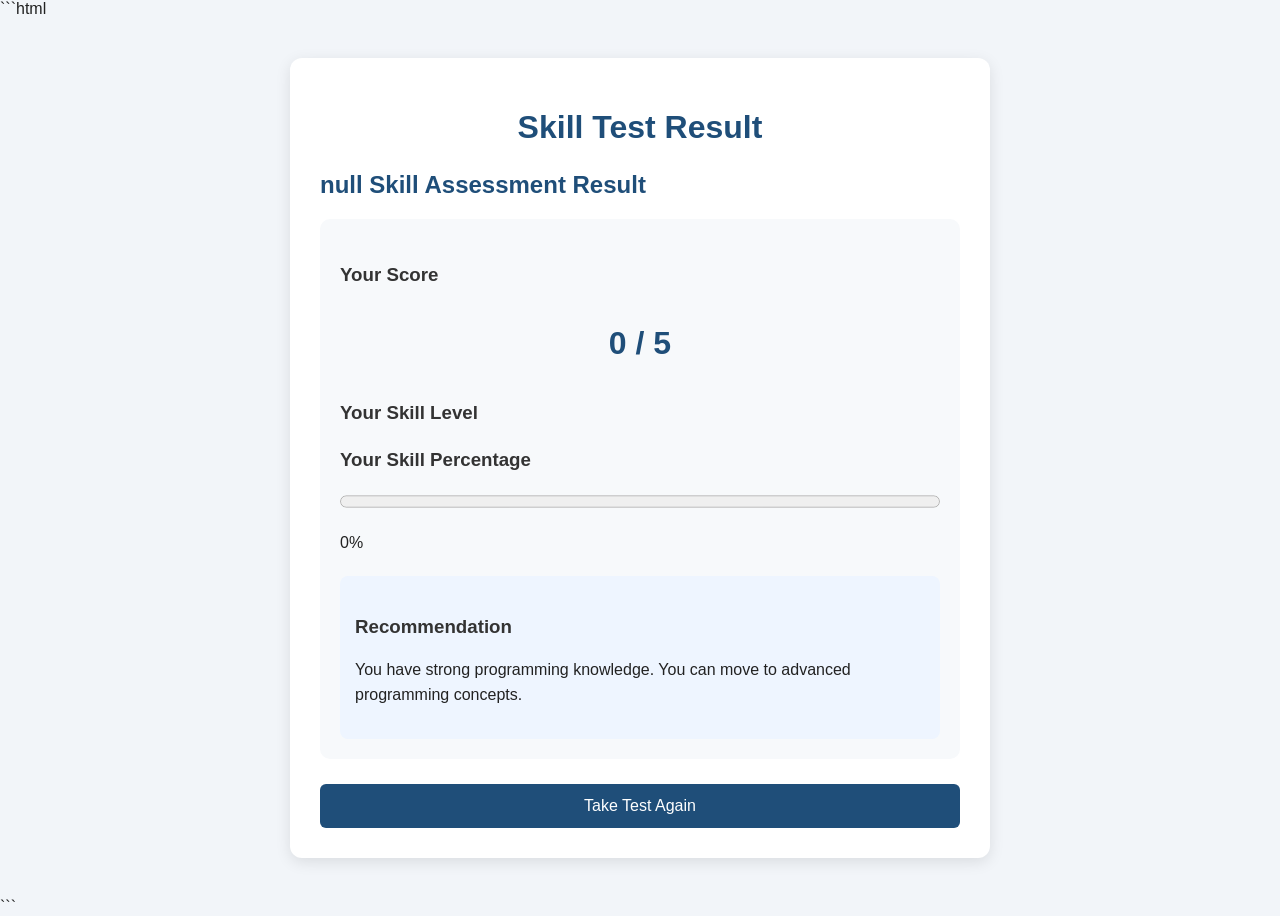
==== result.html @ f8fab147 "Add files via upload" ====
```html
<!DOCTYPE html>
<html lang="en">

<head>

    <meta charset="UTF-8">

    <meta name="viewport" content="width=device-width, initial-scale=1.0">

    <title>Skill Test Result</title>

    <link rel="stylesheet" href="style.css">

</head>

<body>

    <div class="container">

        <h1>Skill Test Result</h1>

        <h2 id="resultCourse">
            Programming Skill Result
        </h2>


        <div class="result-box">

            <h3>Your Score</h3>

            <p id="skillScore" class="score">
                0 / 5
            </p>


            <h3>Your Skill Level</h3>

            <p id="skillLevel" class="level">
                -
            </p>


            <div class="progress-container">

                <h3>Your Skill Percentage</h3>

                <progress
                    id="skillProgress"
                    value="0"
                    max="100">
                </progress>

                <p id="skillPercentage">
                    0%
                </p>

            </div>


            <div class="recommendation">

                <h3>Recommendation</h3>

                <p id="recommendation">
                    Your recommendation will appear here.
                </p>

            </div>

        </div>


        <button onclick="startTestAgain()">
            Take Test Again
        </button>

    </div>


    <script src="script.js"></script>

</body>

</html>
```
---- style.css ----
* {
    box-sizing: border-box;
}

body {
    margin: 0;
    padding: 0;
    font-family: Arial, sans-serif;
    background: #f2f5f9;
    color: #222;
}

.container {
    width: 90%;
    max-width: 700px;
    margin: 40px auto;
    padding: 30px;
    background: white;
    border-radius: 12px;
    box-shadow: 0 4px 15px rgba(0, 0, 0, 0.1);
}

h1 {
    text-align: center;
    color: #1f4e79;
}

h2 {
    color: #1f4e79;
    margin-top: 25px;
}

h3 {
    color: #333;
    margin-top: 25px;
}

p {
    line-height: 1.6;
}

label {
    display: block;
    margin-top: 12px;
    font-weight: bold;
}

input[type="text"] {
    width: 100%;
    padding: 12px;
    margin-top: 5px;
    border: 1px solid #ccc;
    border-radius: 6px;
    font-size: 16px;
}

select {
    width: 100%;
    padding: 12px;
    margin-top: 5px;
    border: 1px solid #ccc;
    border-radius: 6px;
    font-size: 16px;
}

input[type="radio"] {
    width: auto;
    margin-right: 8px;
}

#skillTestForm label {
    font-weight: normal;
    padding: 10px;
    background: #f7f9fb;
    border-radius: 6px;
}

button {
    width: 100%;
    padding: 13px;
    margin-top: 25px;
    border: none;
    border-radius: 6px;
    background: #1f4e79;
    color: white;
    font-size: 16px;
    cursor: pointer;
}

button:hover {
    background: #163a5c;
}

.result-box {
    margin-top: 20px;
    padding: 20px;
    background: #f7f9fb;
    border-radius: 10px;
}

.score {
    font-size: 32px;
    font-weight: bold;
    text-align: center;
    color: #1f4e79;
}

.level {
    font-size: 24px;
    font-weight: bold;
    text-align: center;
}

.progress-container {
    margin-top: 20px;
}

progress {
    width: 100%;
    height: 25px;
}

.recommendation {
    margin-top: 20px;
    padding: 15px;
    background: #eef5ff;
    border-radius: 8px;
}
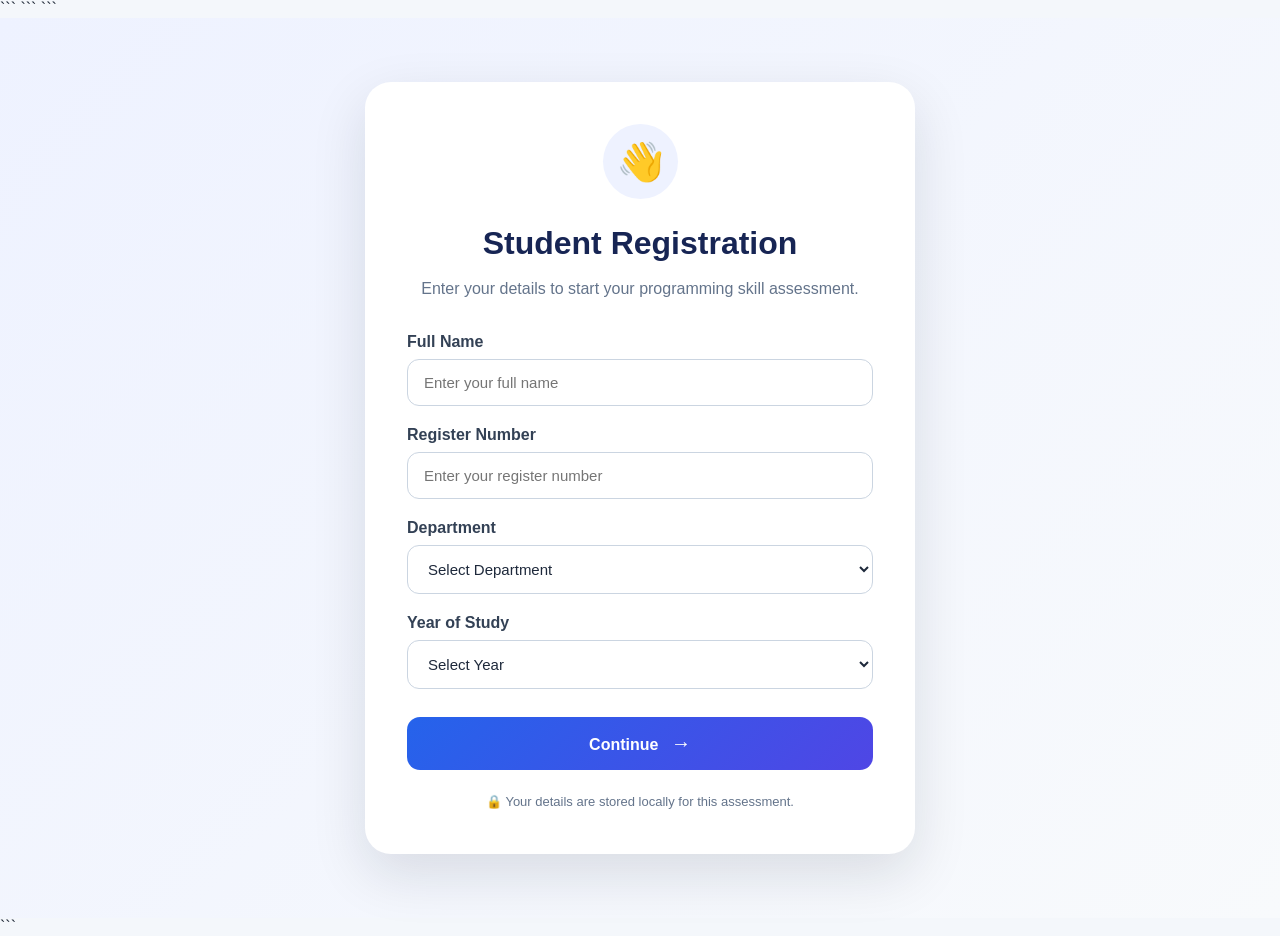
==== commit e19356f3: "Add files via upload" ====
--- a/result.html
+++ b/result.html
@@ -1,69 +1,210 @@
-```html
 <!DOCTYPE html>
+
 <html lang="en">
 
 <head>
 
-    <meta charset="UTF-8">
-
-    <meta name="viewport" content="width=device-width, initial-scale=1.0">
-
-    <title>Skill Test Result</title>
-
-    <link rel="stylesheet" href="style.css">
+```
+<meta charset="UTF-8">
+
+<meta name="viewport" content="width=device-width, initial-scale=1.0">
+
+<title>Assessment Result</title>
+
+<link rel="stylesheet" href="style.css">
+```
 
 </head>
 
 <body>
 
-    <div class="container">
-
-        <h1>Skill Test Result</h1>
-
-        <h2 id="resultCourse">
-            Programming Skill Result
-        </h2>
-
+```
+<div class="result-page">
+
+    <div class="result-container">
+
+
+        <!-- RESULT HEADER -->
+
+        <div class="result-header">
+
+            <div class="result-icon">
+                🎉
+            </div>
+
+            <h1>
+                Assessment Completed!
+            </h1>
+
+            <p>
+                Here is your programming skill assessment result.
+            </p>
+
+        </div>
+
+
+        <!-- STUDENT DETAILS -->
+
+        <div class="student-result">
+
+
+            <div class="student-result-item">
+
+                <span class="result-label">
+                    Student Name
+                </span>
+
+                <strong id="resultStudentName">
+                    Student Name
+                </strong>
+
+            </div>
+
+
+            <div class="student-result-item">
+
+                <span class="result-label">
+                    Register Number
+                </span>
+
+                <strong id="resultRegisterNo">
+                    Register Number
+                </strong>
+
+            </div>
+
+
+            <div class="student-result-item">
+
+                <span class="result-label">
+                    Department
+                </span>
+
+                <strong id="resultDepartment">
+                    Department
+                </strong>
+
+            </div>
+
+
+            <div class="student-result-item">
+
+                <span class="result-label">
+                    Programming Language
+                </span>
+
+                <strong id="resultLanguage">
+                    Programming
+                </strong>
+
+            </div>
+
+
+        </div>
+
+
+        <!-- SCORE -->
 
         <div class="result-box">
 
-            <h3>Your Score</h3>
-
-            <p id="skillScore" class="score">
-                0 / 5
-            </p>
-
-
-            <h3>Your Skill Level</h3>
-
-            <p id="skillLevel" class="level">
-                -
-            </p>
-
-
-            <div class="progress-container">
-
-                <h3>Your Skill Percentage</h3>
-
-                <progress
-                    id="skillProgress"
-                    value="0"
-                    max="100">
-                </progress>
-
-                <p id="skillPercentage">
+
+            <div class="result-score-section">
+
+                <p>
+                    Your Score
+                </p>
+
+                <div
+                    class="score"
+                    id="score"
+                >
+                    0 / 10
+                </div>
+
+            </div>
+
+
+            <div class="result-score-section">
+
+                <p>
+                    Percentage
+                </p>
+
+                <div
+                    class="percentage"
+                    id="percentage"
+                >
                     0%
+                </div>
+
+            </div>
+
+
+            <div class="result-score-section">
+
+                <p>
+                    Skill Level
                 </p>
 
-            </div>
-
-
-            <div class="recommendation">
-
-                <h3>Recommendation</h3>
+                <div
+                    class="level"
+                    id="level"
+                >
+                    Beginner
+                </div>
+
+            </div>
+
+
+        </div>
+
+
+        <!-- PROGRESS -->
+
+        <div class="progress-wrapper">
+
+            <div class="progress-title">
+
+                <span>
+                    Skill Assessment Progress
+                </span>
+
+                <span id="progressPercentage">
+                    0%
+                </span>
+
+            </div>
+
+
+            <div class="progress">
+
+                <div
+                    id="progressBar"
+                    class="progress-bar"
+                ></div>
+
+            </div>
+
+        </div>
+
+
+        <!-- RECOMMENDATION -->
+
+        <div class="recommendation">
+
+            <div class="recommendation-icon">
+                💡
+            </div>
+
+
+            <div>
+
+                <h3>
+                    Recommendation
+                </h3>
 
                 <p id="recommendation">
-                    Your recommendation will appear here.
+                    Keep learning and practicing your programming skills.
                 </p>
 
             </div>
@@ -71,16 +212,257 @@
         </div>
 
 
-        <button onclick="startTestAgain()">
-            Take Test Again
-        </button>
+        <!-- ACTION BUTTONS -->
+
+        <div class="result-actions">
+
+
+            <button
+                type="button"
+                class="result-button same-test"
+                id="sameTestButton"
+            >
+
+                🔄 Take Same Test
+
+            </button>
+
+
+            <button
+                type="button"
+                class="result-button another-test"
+                id="anotherTestButton"
+            >
+
+                💻 Choose Another Language
+
+            </button>
+
+
+        </div>
+
+
+        <p class="result-footer">
+
+            Keep practicing. Every question is a step
+            towards becoming a better programmer! 🚀
+
+        </p>
+
 
     </div>
 
-
-    <script src="script.js"></script>
+</div>
+
+
+<script>
+
+    document.addEventListener(
+        "DOMContentLoaded",
+        function () {
+
+
+            /* ==========================================
+               GET SAVED DATA
+            ========================================== */
+
+            const savedDetails =
+                localStorage.getItem(
+                    "studentDetails"
+                );
+
+
+            const savedResult =
+                localStorage.getItem(
+                    "resultData"
+                );
+
+
+            const selectedLanguage =
+                localStorage.getItem(
+                    "selectedLanguage"
+                );
+
+
+            /* ==========================================
+               CHECK DATA
+            ========================================== */
+
+            if (!savedDetails) {
+
+                window.location.href =
+                    "register.html";
+
+                return;
+
+            }
+
+
+            if (!savedResult) {
+
+                window.location.href =
+                    "language.html";
+
+                return;
+
+            }
+
+
+            const studentDetails =
+                JSON.parse(savedDetails);
+
+
+            const result =
+                JSON.parse(savedResult);
+
+
+            /* ==========================================
+               STUDENT DETAILS
+            ========================================== */
+
+            document.getElementById(
+                "resultStudentName"
+            ).textContent =
+                studentDetails.name;
+
+
+            document.getElementById(
+                "resultRegisterNo"
+            ).textContent =
+                studentDetails.registerNo;
+
+
+            document.getElementById(
+                "resultDepartment"
+            ).textContent =
+                studentDetails.department;
+
+
+            document.getElementById(
+                "resultLanguage"
+            ).textContent =
+                result.language ||
+                selectedLanguage ||
+                "Programming";
+
+
+            /* ==========================================
+               SCORE
+            ========================================== */
+
+            document.getElementById(
+                "score"
+            ).textContent =
+                result.score +
+                " / " +
+                result.total;
+
+
+            /* ==========================================
+               PERCENTAGE
+            ========================================== */
+
+            document.getElementById(
+                "percentage"
+            ).textContent =
+                result.percentage +
+                "%";
+
+
+            document.getElementById(
+                "progressPercentage"
+            ).textContent =
+                result.percentage +
+                "%";
+
+
+            /* ==========================================
+               LEVEL
+            ========================================== */
+
+            document.getElementById(
+                "level"
+            ).textContent =
+                result.level;
+
+
+            /* ==========================================
+               RECOMMENDATION
+            ========================================== */
+
+            document.getElementById(
+                "recommendation"
+            ).textContent =
+                result.recommendation;
+
+
+            /* ==========================================
+               PROGRESS BAR
+            ========================================== */
+
+            document.getElementById(
+                "progressBar"
+            ).style.width =
+                result.percentage + "%";
+
+
+            /* ==========================================
+               SAME TEST
+            ========================================== */
+
+            document.getElementById(
+                "sameTestButton"
+            ).addEventListener(
+                "click",
+                function () {
+
+
+                    localStorage.removeItem(
+                        "resultData"
+                    );
+
+
+                    window.location.href =
+                        "skill-test.html";
+
+                }
+            );
+
+
+            /* ==========================================
+               ANOTHER LANGUAGE
+            ========================================== */
+
+            document.getElementById(
+                "anotherTestButton"
+            ).addEventListener(
+                "click",
+                function () {
+
+
+                    localStorage.removeItem(
+                        "resultData"
+                    );
+
+
+                    localStorage.removeItem(
+                        "selectedLanguage"
+                    );
+
+
+                    window.location.href =
+                        "language.html";
+
+                }
+            );
+
+
+        }
+    );
+
+</script>
+```
 
 </body>
 
 </html>
-```
--- a/style.css
+++ b/style.css
@@ -1,129 +1,970 @@
-
 * {
-    box-sizing: border-box;
+  box-sizing: border-box;
+  margin: 0;
+  padding: 0;
+  }
+
+html {
+scroll-behavior: smooth;
 }
 
 body {
-    margin: 0;
-    padding: 0;
-    font-family: Arial, sans-serif;
-    background: #f2f5f9;
-    color: #222;
-}
-
-.container {
-    width: 90%;
-    max-width: 700px;
-    margin: 40px auto;
-    padding: 30px;
-    background: white;
-    border-radius: 12px;
-    box-shadow: 0 4px 15px rgba(0, 0, 0, 0.1);
-}
-
-h1 {
-    text-align: center;
-    color: #1f4e79;
-}
-
-h2 {
-    color: #1f4e79;
-    margin-top: 25px;
-}
-
-h3 {
-    color: #333;
-    margin-top: 25px;
-}
-
+font-family: Arial, Helvetica, sans-serif;
+color: #1f2937;
+background: #f4f7fb;
+}
+
+/* =====================================================
+COMMON
+===================================================== */
+
+button,
+input,
+select {
+font-family: inherit;
+}
+
+button {
+cursor: pointer;
+}
+
+h1,
+h2,
+h3,
 p {
-    line-height: 1.6;
-}
-
-label {
-    display: block;
-    margin-top: 12px;
-    font-weight: bold;
-}
-
-input[type="text"] {
-    width: 100%;
-    padding: 12px;
-    margin-top: 5px;
-    border: 1px solid #ccc;
-    border-radius: 6px;
-    font-size: 16px;
-}
-
-select {
-    width: 100%;
-    padding: 12px;
-    margin-top: 5px;
-    border: 1px solid #ccc;
-    border-radius: 6px;
-    font-size: 16px;
-}
-
-input[type="radio"] {
-    width: auto;
-    margin-right: 8px;
-}
-
-#skillTestForm label {
-    font-weight: normal;
-    padding: 10px;
-    background: #f7f9fb;
-    border-radius: 6px;
-}
-
-button {
-    width: 100%;
-    padding: 13px;
-    margin-top: 25px;
-    border: none;
-    border-radius: 6px;
-    background: #1f4e79;
-    color: white;
-    font-size: 16px;
-    cursor: pointer;
-}
-
-button:hover {
-    background: #163a5c;
-}
+line-height: 1.5;
+}
+
+/* =====================================================
+WELCOME PAGE
+===================================================== */
+
+.welcome-page {
+min-height: 100vh;
+display: flex;
+align-items: center;
+justify-content: center;
+padding: 40px 20px;
+background: linear-gradient(
+135deg,
+#eef2ff,
+#f8fbff,
+#e0f2fe
+);
+}
+
+.welcome-card {
+width: 100%;
+max-width: 1050px;
+padding: 55px 45px;
+background: rgba(255, 255, 255, 0.96);
+border-radius: 28px;
+text-align: center;
+box-shadow: 0 20px 60px rgba(30, 64, 175, 0.15);
+}
+
+.welcome-icon {
+width: 90px;
+height: 90px;
+margin: 0 auto 22px;
+display: flex;
+align-items: center;
+justify-content: center;
+background: #eef2ff;
+border-radius: 50%;
+font-size: 46px;
+}
+
+.welcome-card h1 {
+font-size: 42px;
+color: #172554;
+margin-bottom: 15px;
+}
+
+.welcome-subtitle {
+max-width: 650px;
+margin: 0 auto 40px;
+color: #64748b;
+font-size: 17px;
+}
+
+/* FEATURES */
+
+.features {
+display: grid;
+grid-template-columns: repeat(3, 1fr);
+gap: 22px;
+margin-bottom: 38px;
+}
+
+.feature-card {
+padding: 28px 22px;
+border: 1px solid #e2e8f0;
+border-radius: 20px;
+background: #ffffff;
+transition: 0.3s ease;
+}
+
+.feature-card:hover {
+transform: translateY(-6px);
+box-shadow: 0 15px 35px rgba(15, 23, 42, 0.10);
+}
+
+.feature-icon {
+font-size: 35px;
+margin-bottom: 14px;
+}
+
+.feature-card h3 {
+color: #1e3a8a;
+margin-bottom: 8px;
+}
+
+.feature-card p {
+color: #64748b;
+font-size: 14px;
+}
+
+/* START BUTTON */
+
+.start-button {
+display: inline-flex;
+align-items: center;
+justify-content: center;
+gap: 12px;
+padding: 16px 32px;
+border-radius: 14px;
+background: linear-gradient(
+135deg,
+#2563eb,
+#4f46e5
+);
+color: white;
+font-size: 17px;
+font-weight: bold;
+text-decoration: none;
+border: none;
+box-shadow: 0 10px 25px rgba(37, 99, 235, 0.25);
+transition: 0.3s ease;
+}
+
+.start-button:hover {
+transform: translateY(-3px);
+box-shadow: 0 15px 30px rgba(37, 99, 235, 0.35);
+}
+
+.start-button span {
+font-size: 22px;
+}
+
+.welcome-note {
+margin-top: 22px;
+color: #64748b;
+font-size: 14px;
+}
+
+/* =====================================================
+REGISTRATION PAGE
+===================================================== */
+
+.registration-page {
+min-height: 100vh;
+display: flex;
+justify-content: center;
+align-items: center;
+padding: 40px 20px;
+background: linear-gradient(
+135deg,
+#eef2ff,
+#f8fafc
+);
+}
+
+.registration-card {
+width: 100%;
+max-width: 550px;
+padding: 42px;
+background: white;
+border-radius: 26px;
+box-shadow: 0 20px 55px rgba(15, 23, 42, 0.12);
+}
+
+.registration-icon {
+width: 75px;
+height: 75px;
+display: flex;
+align-items: center;
+justify-content: center;
+margin: 0 auto 20px;
+background: #eef2ff;
+border-radius: 50%;
+font-size: 38px;
+}
+
+.registration-card h1 {
+text-align: center;
+color: #172554;
+margin-bottom: 10px;
+font-size: 32px;
+}
+
+.registration-subtitle {
+text-align: center;
+color: #64748b;
+margin-bottom: 32px;
+}
+
+/* INPUT */
+
+.input-group {
+margin-bottom: 20px;
+}
+
+.input-group label {
+display: block;
+margin-bottom: 8px;
+color: #334155;
+font-weight: 600;
+}
+
+.input-group input,
+.input-group select {
+width: 100%;
+padding: 14px 16px;
+border: 1px solid #cbd5e1;
+border-radius: 12px;
+background: #ffffff;
+color: #1e293b;
+font-size: 15px;
+outline: none;
+transition: 0.25s ease;
+}
+
+.input-group input:focus,
+.input-group select:focus {
+border-color: #4f46e5;
+box-shadow: 0 0 0 4px rgba(79, 70, 229, 0.10);
+}
+
+/* CONTINUE */
+
+.continue-button {
+width: 100%;
+margin-top: 8px;
+padding: 15px;
+border: none;
+border-radius: 13px;
+background: linear-gradient(
+135deg,
+#2563eb,
+#4f46e5
+);
+color: white;
+font-size: 16px;
+font-weight: bold;
+transition: 0.3s ease;
+}
+
+.continue-button:hover {
+transform: translateY(-2px);
+box-shadow: 0 12px 25px rgba(37, 99, 235, 0.25);
+}
+
+.continue-button span {
+margin-left: 8px;
+font-size: 20px;
+}
+
+.registration-note {
+margin-top: 22px;
+text-align: center;
+color: #64748b;
+font-size: 13px;
+}
+
+/* =====================================================
+LANGUAGE PAGE
+===================================================== */
+
+.language-page {
+min-height: 100vh;
+padding: 50px 20px;
+background: linear-gradient(
+135deg,
+#eef2ff,
+#f8fafc,
+#e0f2fe
+);
+}
+
+.language-wrapper {
+width: 100%;
+max-width: 1050px;
+margin: auto;
+}
+
+/* HEADER */
+
+.language-header {
+text-align: center;
+margin-bottom: 30px;
+}
+
+.language-icon {
+width: 75px;
+height: 75px;
+display: flex;
+align-items: center;
+justify-content: center;
+margin: 0 auto 18px;
+border-radius: 50%;
+background: white;
+font-size: 38px;
+box-shadow: 0 10px 25px rgba(15, 23, 42, 0.08);
+}
+
+.language-header h1 {
+color: #172554;
+font-size: 36px;
+margin-bottom: 10px;
+}
+
+.language-header p {
+color: #64748b;
+}
+
+/* STUDENT CARD */
+
+.student-mini-card {
+display: flex;
+justify-content: space-between;
+align-items: center;
+gap: 20px;
+padding: 22px 25px;
+margin-bottom: 35px;
+background: white;
+border-radius: 18px;
+border: 1px solid #e2e8f0;
+box-shadow: 0 10px 30px rgba(15, 23, 42, 0.07);
+}
+
+.student-details-left {
+min-width: 0;
+}
+
+.student-mini-name {
+font-size: 21px;
+font-weight: bold;
+color: #1e3a8a;
+margin-bottom: 6px;
+}
+
+.student-mini-details {
+display: flex;
+flex-wrap: wrap;
+gap: 7px;
+color: #64748b;
+font-size: 14px;
+}
+
+.student-icon {
+font-size: 35px;
+}
+
+/* LANGUAGE TITLE */
+
+.language-selection {
+text-align: center;
+margin-bottom: 25px;
+}
+
+.language-selection h2 {
+color: #1e293b;
+font-size: 26px;
+margin-bottom: 5px;
+}
+
+.language-selection p {
+color: #64748b;
+}
+
+/* LANGUAGE GRID */
+
+.language-grid {
+display: grid;
+grid-template-columns: repeat(4, 1fr);
+gap: 20px;
+}
+
+.language-card {
+padding: 30px 20px;
+text-align: center;
+background: white;
+border: 2px solid transparent;
+border-radius: 20px;
+box-shadow: 0 10px 30px rgba(15, 23, 42, 0.07);
+cursor: pointer;
+transition: 0.3s ease;
+}
+
+.language-card:hover {
+transform: translateY(-7px);
+box-shadow: 0 18px 35px rgba(15, 23, 42, 0.12);
+}
+
+.language-card.selected {
+border-color: #4f46e5;
+background: #eef2ff;
+transform: translateY(-5px);
+box-shadow: 0 15px 35px rgba(79, 70, 229, 0.18);
+}
+
+.language-logo {
+font-size: 48px;
+margin-bottom: 15px;
+}
+
+.language-card h2 {
+color: #1e293b;
+margin-bottom: 8px;
+}
+
+.language-card p {
+color: #64748b;
+font-size: 13px;
+}
+
+/* START TEST */
+
+.language-start {
+display: flex;
+align-items: center;
+justify-content: center;
+gap: 10px;
+width: 100%;
+max-width: 400px;
+margin: 35px auto 0;
+padding: 16px;
+border: none;
+border-radius: 14px;
+background: #cbd5e1;
+color: #64748b;
+font-size: 16px;
+font-weight: bold;
+transition: 0.3s ease;
+}
+
+.language-start:disabled {
+cursor: not-allowed;
+}
+
+.language-start.active {
+background: linear-gradient(
+135deg,
+#2563eb,
+#4f46e5
+);
+color: white;
+cursor: pointer;
+box-shadow: 0 10px 25px rgba(37, 99, 235, 0.22);
+}
+
+.language-start.active:hover {
+transform: translateY(-3px);
+}
+
+.language-message {
+margin-top: 12px;
+text-align: center;
+color: #64748b;
+font-size: 13px;
+}
+
+/* =====================================================
+SKILL TEST PAGE
+===================================================== */
+
+.test-page {
+min-height: 100vh;
+padding: 40px 20px;
+background: #f4f7fb;
+}
+
+.test-container {
+width: 100%;
+max-width: 900px;
+margin: auto;
+}
+
+/* HEADER */
+
+.test-header {
+padding: 35px;
+text-align: center;
+background: white;
+border-radius: 22px;
+margin-bottom: 22px;
+box-shadow: 0 10px 30px rgba(15, 23, 42, 0.07);
+}
+
+.test-icon {
+font-size: 42px;
+margin-bottom: 12px;
+}
+
+.test-header h1 {
+color: #172554;
+font-size: 32px;
+margin-bottom: 8px;
+}
+
+.test-header p {
+color: #64748b;
+}
+
+/* STUDENT INFO */
+
+.student-info {
+display: grid;
+grid-template-columns: repeat(4, 1fr);
+gap: 15px;
+padding: 20px;
+margin-bottom: 25px;
+background: white;
+border-radius: 18px;
+box-shadow: 0 8px 25px rgba(15, 23, 42, 0.06);
+}
+
+.student-test-item {
+display: flex;
+flex-direction: column;
+gap: 5px;
+}
+
+.student-test-item strong {
+color: #64748b;
+font-size: 12px;
+text-transform: uppercase;
+}
+
+.student-test-item span {
+color: #1e293b;
+font-weight: 600;
+}
+
+/* QUESTION */
+
+.question-card {
+padding: 28px;
+margin-bottom: 20px;
+background: white;
+border-radius: 18px;
+box-shadow: 0 8px 25px rgba(15, 23, 42, 0.06);
+}
+
+.question-number {
+display: inline-block;
+margin-bottom: 13px;
+padding: 6px 12px;
+border-radius: 20px;
+background: #eef2ff;
+color: #4338ca;
+font-size: 13px;
+font-weight: bold;
+}
+
+.question-card h3 {
+color: #1e293b;
+font-size: 17px;
+margin-bottom: 20px;
+}
+
+/* OPTIONS */
+
+.options {
+display: grid;
+gap: 10px;
+}
+
+.option-label {
+display: flex;
+align-items: center;
+gap: 12px;
+padding: 13px 15px;
+border: 1px solid #e2e8f0;
+border-radius: 11px;
+cursor: pointer;
+color: #475569;
+transition: 0.2s ease;
+}
+
+.option-label:hover {
+background: #f8fafc;
+border-color: #a5b4fc;
+}
+
+.option-label input {
+accent-color: #4f46e5;
+}
+
+.option-label input:checked + span {
+color: #4338ca;
+font-weight: bold;
+}
+
+/* SUBMIT */
+
+.submit-test-button {
+display: flex;
+align-items: center;
+justify-content: center;
+gap: 10px;
+width: 100%;
+padding: 17px;
+margin-top: 10px;
+border: none;
+border-radius: 14px;
+background: linear-gradient(
+135deg,
+#2563eb,
+#4f46e5
+);
+color: white;
+font-size: 17px;
+font-weight: bold;
+box-shadow: 0 10px 25px rgba(37, 99, 235, 0.22);
+transition: 0.3s ease;
+}
+
+.submit-test-button:hover {
+transform: translateY(-3px);
+}
+
+.submit-test-button span {
+font-size: 21px;
+}
+
+/* =====================================================
+RESULT PAGE
+===================================================== */
+
+.result-page {
+min-height: 100vh;
+padding: 45px 20px;
+background: linear-gradient(
+135deg,
+#eef2ff,
+#f8fafc
+);
+}
+
+.result-container {
+width: 100%;
+max-width: 900px;
+margin: auto;
+}
+
+/* HEADER */
+
+.result-header {
+text-align: center;
+padding: 35px;
+background: white;
+border-radius: 22px;
+margin-bottom: 20px;
+box-shadow: 0 10px 30px rgba(15, 23, 42, 0.07);
+}
+
+.result-icon {
+font-size: 48px;
+margin-bottom: 10px;
+}
+
+.result-header h1 {
+color: #172554;
+font-size: 34px;
+margin-bottom: 8px;
+}
+
+.result-header p {
+color: #64748b;
+}
+
+/* STUDENT RESULT */
+
+.student-result {
+display: grid;
+grid-template-columns: repeat(4, 1fr);
+gap: 15px;
+padding: 22px;
+margin-bottom: 20px;
+background: white;
+border-radius: 18px;
+box-shadow: 0 8px 25px rgba(15, 23, 42, 0.06);
+}
+
+.student-result-item {
+display: flex;
+flex-direction: column;
+gap: 5px;
+}
+
+.result-label {
+color: #64748b;
+font-size: 12px;
+text-transform: uppercase;
+}
+
+.student-result-item strong {
+color: #1e293b;
+}
+
+/* SCORE BOX */
 
 .result-box {
-    margin-top: 20px;
+display: grid;
+grid-template-columns: repeat(3, 1fr);
+gap: 15px;
+margin-bottom: 20px;
+}
+
+.result-score-section {
+padding: 28px 20px;
+text-align: center;
+background: white;
+border-radius: 18px;
+box-shadow: 0 8px 25px rgba(15, 23, 42, 0.06);
+}
+
+.result-score-section p {
+color: #64748b;
+margin-bottom: 10px;
+font-size: 14px;
+}
+
+.score,
+.percentage,
+.level {
+font-size: 28px;
+font-weight: bold;
+color: #4338ca;
+}
+
+/* PROGRESS */
+
+.progress-wrapper {
+padding: 22px;
+margin-bottom: 20px;
+background: white;
+border-radius: 18px;
+box-shadow: 0 8px 25px rgba(15, 23, 42, 0.06);
+}
+
+.progress-title {
+display: flex;
+justify-content: space-between;
+margin-bottom: 10px;
+color: #475569;
+font-size: 14px;
+font-weight: 600;
+}
+
+.progress {
+width: 100%;
+height: 12px;
+overflow: hidden;
+background: #e2e8f0;
+border-radius: 20px;
+}
+
+.progress-bar {
+width: 0;
+height: 100%;
+background: linear-gradient(
+90deg,
+#2563eb,
+#4f46e5
+);
+border-radius: 20px;
+transition: width 1s ease;
+}
+
+/* RECOMMENDATION */
+
+.recommendation {
+display: flex;
+align-items: flex-start;
+gap: 16px;
+padding: 25px;
+margin-bottom: 25px;
+background: #eef2ff;
+border: 1px solid #c7d2fe;
+border-radius: 18px;
+}
+
+.recommendation-icon {
+font-size: 32px;
+}
+
+.recommendation h3 {
+color: #312e81;
+margin-bottom: 5px;
+}
+
+.recommendation p {
+color: #475569;
+}
+
+/* RESULT BUTTONS */
+
+.result-actions {
+display: grid;
+grid-template-columns: 1fr 1fr;
+gap: 15px;
+}
+
+.result-button {
+padding: 15px;
+border: none;
+border-radius: 13px;
+font-size: 15px;
+font-weight: bold;
+transition: 0.3s ease;
+}
+
+.result-button:hover {
+transform: translateY(-3px);
+}
+
+.same-test {
+background: #2563eb;
+color: white;
+}
+
+.another-test {
+background: #4f46e5;
+color: white;
+}
+
+.result-footer {
+text-align: center;
+margin-top: 25px;
+color: #64748b;
+font-size: 13px;
+}
+
+/* =====================================================
+RESPONSIVE DESIGN
+===================================================== */
+
+@media (max-width: 850px) {
+
+
+.features {
+    grid-template-columns: 1fr;
+}
+
+.language-grid {
+    grid-template-columns: repeat(2, 1fr);
+}
+
+.student-info {
+    grid-template-columns: repeat(2, 1fr);
+}
+
+.student-result {
+    grid-template-columns: repeat(2, 1fr);
+}
+
+
+}
+
+@media (max-width: 700px) {
+
+
+.welcome-card {
+    padding: 40px 25px;
+}
+
+.welcome-card h1 {
+    font-size: 32px;
+}
+
+.registration-card {
+    padding: 30px 22px;
+}
+
+.language-header h1 {
+    font-size: 30px;
+}
+
+.test-header h1 {
+    font-size: 27px;
+}
+
+.result-header h1 {
+    font-size: 28px;
+}
+
+.result-box {
+    grid-template-columns: 1fr;
+}
+
+
+}
+
+@media (max-width: 550px) {
+
+
+.welcome-page,
+.registration-page,
+.language-page,
+.test-page,
+.result-page {
+    padding: 25px 15px;
+}
+
+.welcome-card {
+    padding: 30px 18px;
+    border-radius: 20px;
+}
+
+.welcome-card h1 {
+    font-size: 27px;
+}
+
+.welcome-subtitle {
+    font-size: 15px;
+}
+
+.language-grid {
+    grid-template-columns: 1fr;
+}
+
+.student-mini-card {
+    align-items: flex-start;
+}
+
+.student-info {
+    grid-template-columns: 1fr;
+}
+
+.student-result {
+    grid-template-columns: 1fr;
+}
+
+.result-actions {
+    grid-template-columns: 1fr;
+}
+
+.question-card {
     padding: 20px;
-    background: #f7f9fb;
-    border-radius: 10px;
-}
-
-.score {
-    font-size: 32px;
-    font-weight: bold;
-    text-align: center;
-    color: #1f4e79;
-}
-
-.level {
-    font-size: 24px;
-    font-weight: bold;
-    text-align: center;
-}
-
-.progress-container {
-    margin-top: 20px;
-}
-
-progress {
-    width: 100%;
-    height: 25px;
-}
-
-.recommendation {
-    margin-top: 20px;
-    padding: 15px;
-    background: #eef5ff;
-    border-radius: 8px;
-}
+}
+
+.test-header,
+.result-header {
+    padding: 25px 18px;
+}
+
+
+}
